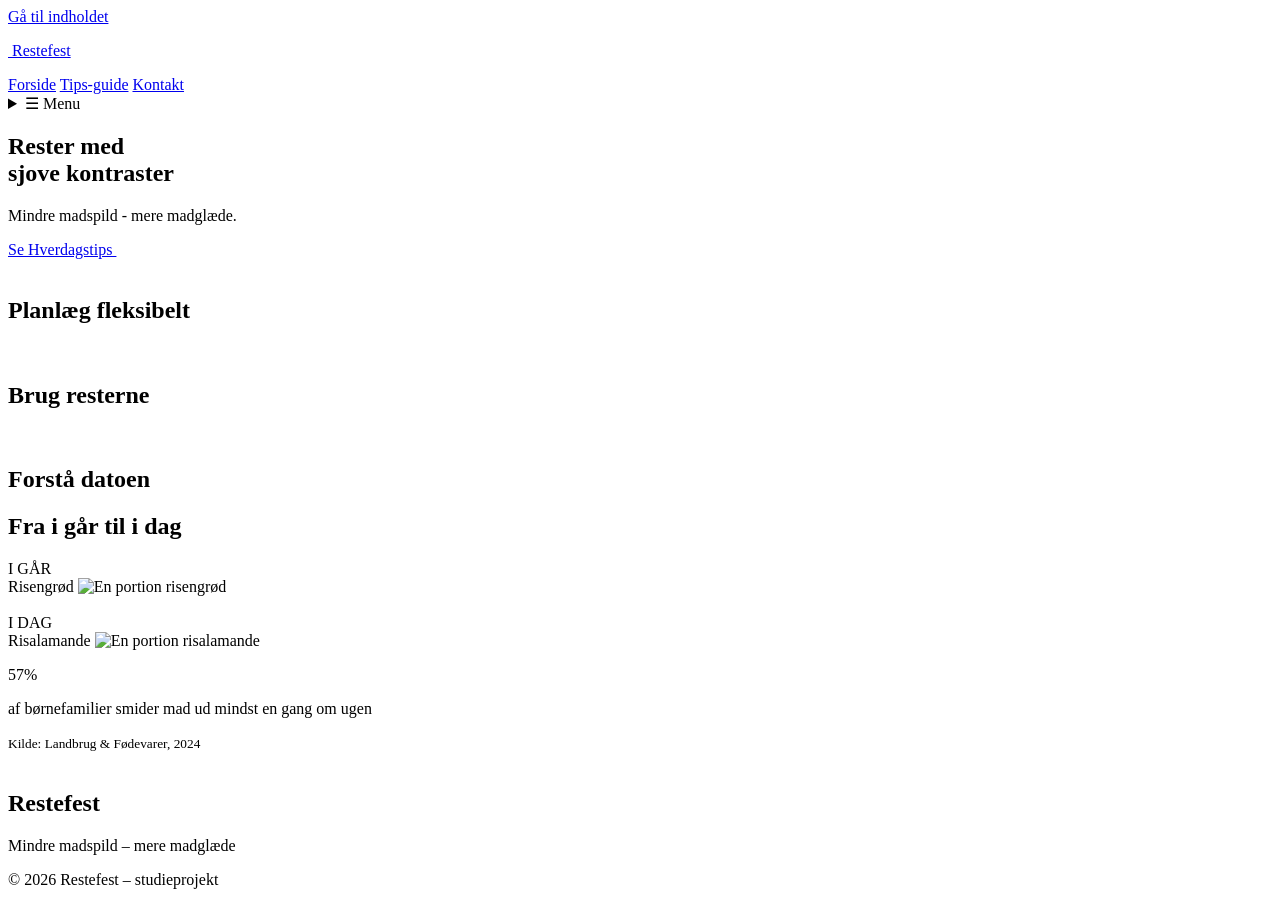
==== index.html @ 740f83a0 "Add files via upload" ====
<!DOCTYPE html>
<html lang="da">

<head>
    <meta charset="UTF-8">
    <meta name="viewport" content="width=device-width, initial-scale=1.0">
    <title>Forside | Restefest</title>

    <link rel="preconnest" href="https://fonts.googleapis.com">
    <link rel="preconnect" href="https://fonts.gstatic.com">
    <link rel="stylesheet"
        href="https://fonts.googleapis.com/css2?family=DM+Sans:wght@400;500;700&family=Nunito:wght@400;700;800&display=swap"
        rel="stylesheet">

    <link rel="stylesheet" href="css/forside.css">


</head>

<body>
    <a href="#hovedindhold" class="skip-link">Gå til indholdet</a>
    <header>
        <p class="logo">
            <a href="index.html">
                <img src="images/logo.png" alt="">
                Restefest
            </a>
        </p>
        <nav>
            <a href="index.html" class="aktiv" aria-current="page">Forside</a>
            <a href="tips.html">Tips-guide</a>
            <a href="kontakt.html">Kontakt</a>
        </nav>
        <details class="mobilmenu">
            <summary>
                <span class="menuikon" aria-hidden="true">☰</span>
                Menu
            </summary>
            <div class="mobilmenu-links">
                <a href="index.html" aria-current="page">Forside</a>
                <a href="tips.html">Tips-guide</a>
                <a href="kontakt.html">Kontakt</a>
            </div>
        </details>
    </header>

    <main id="hovedindhold" class="forside-main">
        <div class="hero">
            <section class="section1">
                <h1 class="forsideoverskrift">
                    Rester med<br>
                    <span class="highlight">sjove kontraster</span>
                </h1>
                <p class="forsidetekst">Mindre madspild - mere madglæde.</p>
                <a class="hero_button" href="tips.html">
                    Se Hverdagstips
                    <img src="images/akar-icons_arrow-right.svg" alt="" aria-hidden="true">
                </a>
            </section>
        </div>


        <section class="hverdagstips">
            <div class="tips-container">

                <div class="tip planlaeg">
                    <img src="images/planlaeg.svg.svg" alt="">
                    <h2>Planlæg fleksibelt</h2>
                </div>

                <div class="tip rester">
                    <img src="images/rester.svg.svg" alt="">
                    <h2>Brug resterne</h2>
                </div>

                <div class="tip dato">
                    <img src="images/dato.svg.svg" alt="">
                    <h2>Forstå datoen</h2>
                </div>


            </div>
        </section>
        <section class="fra-igaar">
            <h2>Fra i går til i dag</h2>

            <div class="mad-container">
                <div class="mad-kort">
                    <span class="mad-label igaar">I GÅR<br>Risengrød</span>
                    <img src="images/risengroed.png" alt="En portion risengrød">
                </div>

                <div class="mad-pil" aria-hidden="true">
                    <img src="images/pilring.svg" alt="">
                </div>

                <div class="mad-kort">
                    <span class="mad-label idag">I DAG<br>Risalamande</span>
                    <img src="images/risalamande.png" alt="En portion risalamande">
                </div>
            </div>
        </section>

        <div class="statistisk">
            <div class="statistisk-indhold">
                <p class="statistisk-tal">57%</p>
                <div class="statistisk-tekst">
                    <p>af børnefamilier smider mad ud mindst en gang om ugen</p>
                    <small>Kilde: Landbrug & Fødevarer, 2024</small>
                </div>
            </div>
        </div>

    </main>
    <footer>
        <div class="footer-indhold">
            <div class="footer-brand">
                <img src="images/logo.png" alt="">
                <div>
                    <h2>Restefest</h2>
                    <p>Mindre madspild – mere madglæde</p>
                </div>
            </div>
            <p class="copyright">© 2026 Restefest – studieprojekt</p>
        </div>
    </footer>
</body>

</html>
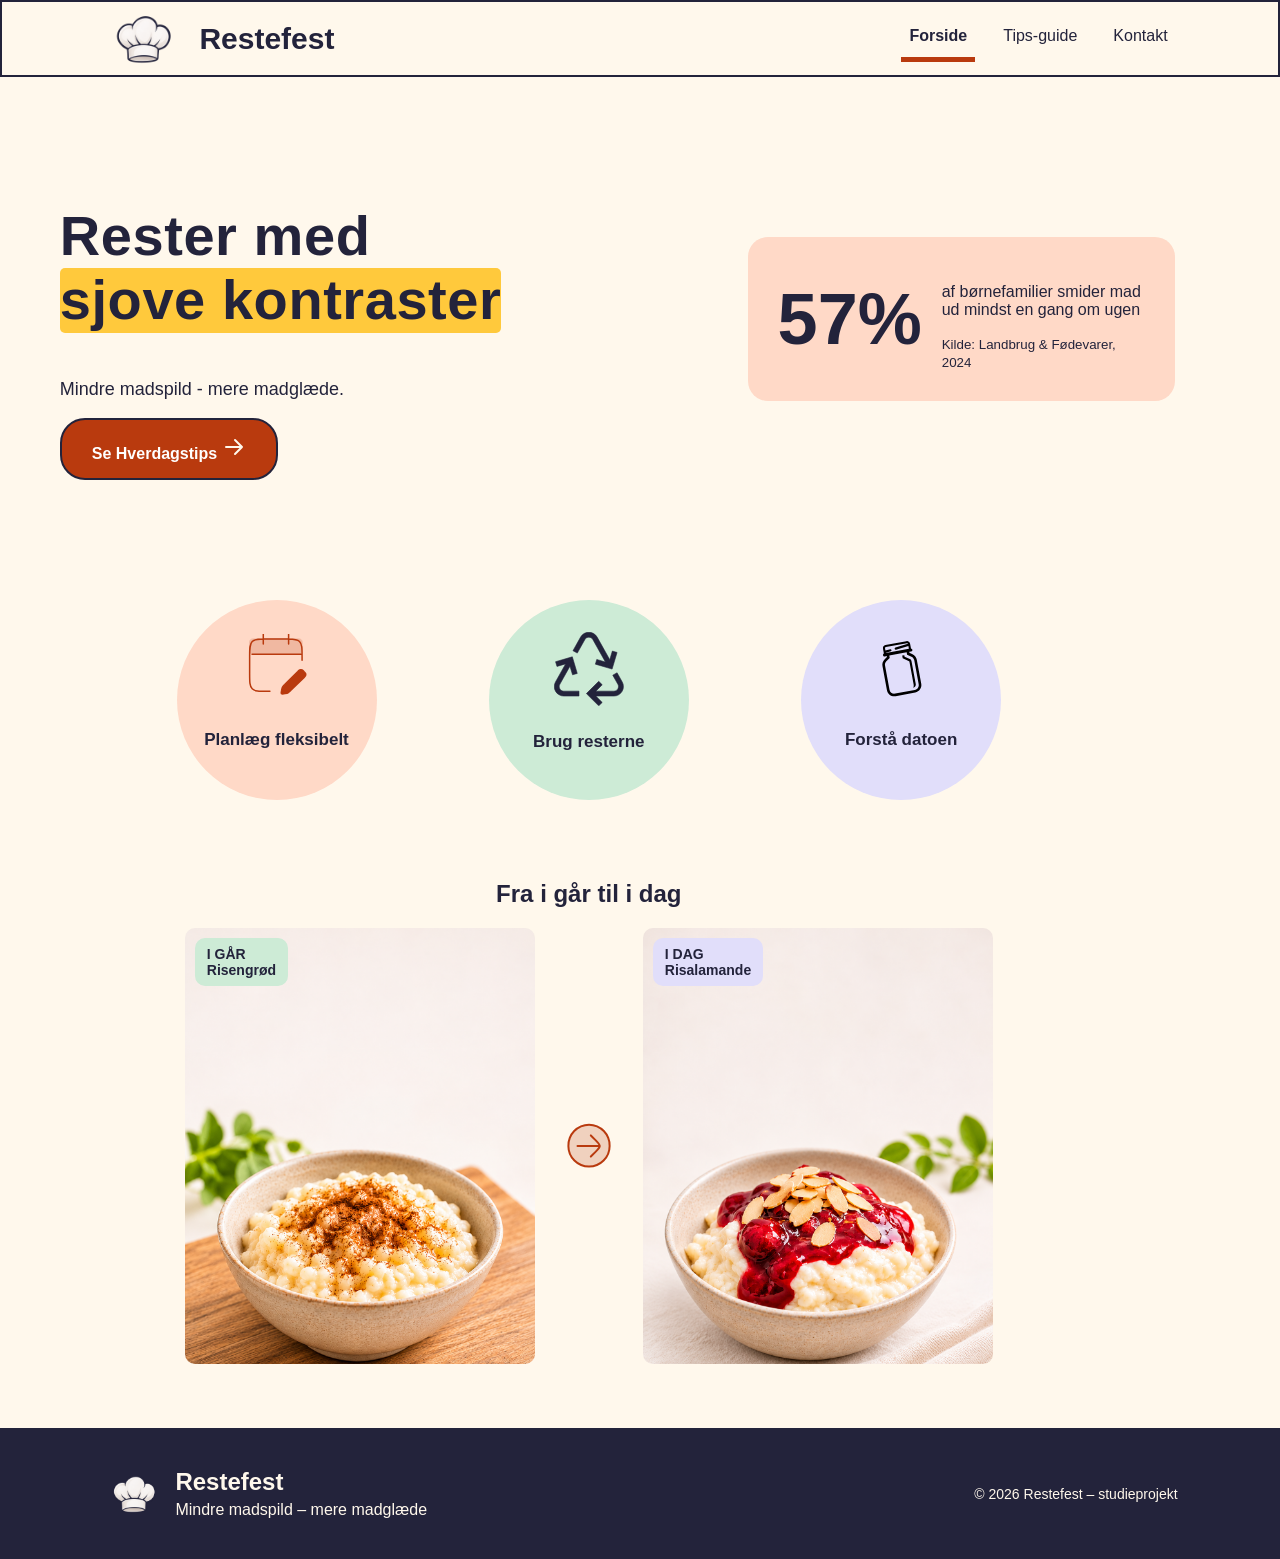
==== commit 07e73659: "Fix HTML formatting and structure" ====
--- a/index.html
+++ b/index.html
@@ -6,7 +6,7 @@
     <meta name="viewport" content="width=device-width, initial-scale=1.0">
     <title>Forside | Restefest</title>
 
-    <link rel="preconnest" href="https://fonts.googleapis.com">
+    <link rel="preconnect" href="https://fonts.googleapis.com">
     <link rel="preconnect" href="https://fonts.gstatic.com">
     <link rel="stylesheet"
         href="https://fonts.googleapis.com/css2?family=DM+Sans:wght@400;500;700&family=Nunito:wght@400;700;800&display=swap"
@@ -126,4 +126,4 @@
     </footer>
 </body>
 
-</html>+</html>
--- a/css/forside.css
+++ b/css/forside.css
@@ -0,0 +1,555 @@
+* {
+    box-sizing: border-box;
+}
+
+body {
+    font-family: 'dm sans', sans-serif;
+    background-color: #FFF8EC;
+    color: #23233B;
+    margin: 0;
+    display: flex;
+    flex-direction: column;
+    min-height: 100vh;
+}
+
+main {
+    flex: 1;
+}
+
+.forside-main {
+    display: grid;
+    grid-template-columns: 1fr 430px;
+    align-content: start;
+    padding-right: 8%;
+}
+
+.forside-main>.hero {
+    grid-column: 1;
+    grid-row: 1;
+}
+
+.forside-main>.statistisk {
+    grid-column: 2;
+    grid-row: 1;
+}
+
+.forside-main>.hverdagstips {
+    grid-column: 1 / -1;
+    grid-row: 2;
+}
+
+.forside-main>.fra-igaar {
+    grid-column: 1 / -1;
+    grid-row: 3;
+}
+
+h1,
+h2,
+h3 {
+    font-family: 'nunito', sans-serif;
+}
+
+
+header {
+    background-color: #FFF8EC;
+    border: 2px solid #23233B;
+    padding: 10px 8%;
+    display: flex;
+    align-items: center;
+    justify-content: space-between;
+}
+
+
+nav {
+    display: flex;
+    justify-content: right;
+    gap: 20px;
+}
+
+nav a {
+    color: #23233B;
+    text-decoration: none;
+    font-size: 16px;
+    padding: 12px 8px;
+}
+
+nav a.aktiv {
+    font-weight: bold;
+    border-bottom: 5px solid #b93a0e;
+}
+
+nav a:hover {
+    color: #b93a0e;
+}
+
+.hero {
+    display: flex;
+    align-content: center;
+    justify-content: space-between;
+    padding: 60px 8%;
+    width: 100%;
+}
+
+.section1 {
+    padding: 20px 0;
+}
+
+.forsideoverskrift {
+    font-size: 56px;
+    font-weight: 800;
+    color: #23233B;
+    line-height: 1.15;
+    letter-spacing: 0.01em;
+}
+
+.highlight {
+    background-color: #FFC93C;
+    border-radius: 5px;
+    display: inline-block;
+}
+
+.forsidetekst {
+    font-size: 18px;
+    color: #23233B;
+}
+
+.hero_button {
+    display: inline-block;
+    background-color: #b93a0e;
+    color: white;
+    text-decoration: none;
+    padding: 15px 30px;
+    border-radius: 25px;
+    font-weight: bold;
+    border: 2px solid #23233B;
+}
+
+.statistisk {
+    background-color: #ffd9c7;
+    border-radius: 20px;
+    padding: 30px;
+    width: 427px;
+    flex-shrink: 0;
+    align-self: center;
+}
+
+.statistisk-indhold {
+    display: flex;
+    align-items: center;
+    gap: 20px;
+}
+
+.statistisk-tal {
+    font-size: 72px;
+    line-height: 80px;
+    font-weight: bold;
+    color: #23233B;
+    margin: 0;
+}
+
+.statistisk-tekst {
+    font-size: 16px;
+    color: #23233B;
+}
+
+.logo {
+    margin: 0;
+}
+
+.logo img {
+    width: 80px;
+    height: auto;
+}
+
+.logo a {
+    color: #23233B;
+    text-decoration: none;
+    font-size: 30px;
+    font-weight: bold;
+    display: flex;
+    align-items: center;
+    gap: 15px;
+}
+
+.tips-container {
+    display: flex;
+    justify-content: space-evenly;
+    gap: 30px;
+}
+
+.tip {
+    width: 200px;
+    height: 200px;
+    border-radius: 50%;
+    background-color: #cdebd6;
+    display: flex;
+    align-items: center;
+    justify-content: center;
+    text-align: center;
+    flex-direction: column;
+    gap: 10px;
+    padding: 15px;
+}
+
+.tip h2 {
+ font-size: 17px;
+line-height: 24px;   
+}
+
+.tip img {
+    width: 70px;
+    height: auto;
+}
+
+.planlaeg {
+    background-color: #FFD9C7;
+}
+
+.rester {
+    background-color: #cdebd6;
+}
+
+.dato {
+    background-color: #e1defa;
+}
+
+.hverdagstips {
+    padding: 40px 8%;
+    display: block;
+    width: 100%;
+}
+
+.fra-igaar {
+    padding: 20px 8% 60px;
+    text-align: center;
+}
+
+.mad-container {
+    display: flex;
+    align-items: center;
+    justify-content: center;
+    gap: 30px;
+}
+
+.mad-kort {
+    width: 350px;
+}
+
+.mad-kort img {
+    width: 100%;
+    height: auto;
+    aspect-ratio: 150 / 187;
+    object-fit: cover;
+    border-radius: 10px;
+}
+
+.mad-pil img {
+    width: 48px;
+    height: auto;
+}
+
+footer {
+    background-color: #23233B;
+    color: #FFF8EC;
+    padding: 40px 8%;
+}
+
+.footer-indhold {
+    display: flex;
+    align-items: center;
+    justify-content: space-between;
+}
+
+.footer-brand {
+    display: flex;
+    align-items: center;
+    gap: 8px;
+}
+
+.footer-brand img {
+    width: 65px;
+    height: auto;
+}
+
+.footer-brand h2 {
+    margin: 0;
+}
+
+.footer-brand p {
+    margin: 5px 0 0;
+}
+
+.copyright {
+    font-size: 14px;
+}
+
+.mobilmenu {
+    display: none;
+}
+
+@media (max-width: 768px) {
+    .hero {
+        display: flex;
+        flex-direction: column;
+        align-items: stretch;
+        padding: 30px 8%;
+    }
+
+    .forside-main {
+        grid-template-columns: 1fr;
+        padding-right: 0%;
+    }
+
+    .forside-main>.hero,
+    .forside-main>.hverdagstips,
+    .forside-main>.fra-igaar,
+    .forside-main>.statistisk {
+        grid-column: 1;
+        grid-row: auto;
+    }
+
+    .forsideoverskrift {
+        font-size: 34px;
+        line-height: 1.2;
+    }
+
+    .tip {
+        width: 96px;
+        height: 96px;
+        padding: 8px;
+        gap: 4px;
+    }
+
+    .tip img {
+        width: 30px;
+    }
+
+    .tip h2 {
+        font-size: 14px;
+        margin: 0;
+    }
+
+    header nav {
+        display: none;
+    }
+
+    .mobilmenu {
+        display: block;
+    }
+
+    .mobilmenu summary {
+        display: flex;
+        align-items: center;
+        gap: 6px;
+        padding: 8px;
+        border: 2px solid #23233B;
+        border-radius: 8px;
+        cursor: pointer;
+        list-style: none;
+        font-size: 16px;
+        min-height: 48px;
+    }
+
+    .mobilmenu summary::-webkit-details-marker {
+        display: none;
+    }
+
+    .mobilmenu summary::marker {
+        content: "";
+    }
+
+    .section1 {
+        padding: 0;
+    }
+
+    .statistisk {
+        margin: 20px 5% 30px;
+        width: 90%;
+    }
+
+    footer {
+        padding: 6px 8%;
+    }
+
+    .footer-indhold {
+        display: flex;
+        flex-direction: column;
+        align-items: flex-start;
+        gap: 0px;
+    }
+
+    .copyright {
+        font-size: 14px;
+    }
+
+    .mobilmenu {
+        position: relative;
+    }
+
+    .mobilmenu-links {
+        position: absolute;
+        top: 100%;
+        right: 0;
+        z-index: 10;
+        min-width: 150px;
+        background-color: #FFF8EC;
+        border: 2px solid #23233B;
+        border-radius: 8px;
+        padding: 12px;
+        display: flex;
+        flex-direction: column;
+        gap: 12px;
+    }
+
+    .mobilmenu:not([open]) .mobilmenu-links {
+        display: none;
+    }
+
+    .mobilmenu-links a {
+        color: #23233B;
+        text-decoration: none;
+    }
+}
+
+.mad-kort {
+    position: relative;
+}
+
+.mad-label {
+    position: absolute;
+    top: 10px;
+    left: 10px;
+    padding: 8px 12px;
+    border-radius: 10px;
+    font-size: 14px;
+    font-weight: 700;
+    text-align: left;
+    color: #23233B;
+}
+
+.igaar {
+    background-color: #CDEBD6;
+}
+
+.idag {
+    background-color: #E1DEFA;
+}
+
+@media (max-width: 430px) {
+
+    .statistisk {
+        width: 90%;
+        min-width: 0;
+    }
+
+    header {
+        padding: 10px 4%;
+        gap: 8px;
+    }
+
+    .logo a {
+        font-size: 18px;
+        gap: 6px;
+    }
+
+    .logo img {
+        width: 35px;
+    }
+
+    .hero_button {
+        display: flex;
+        align-items: center;
+        justify-content: center;
+        width: 100%;
+        box-sizing: border-box;
+        height: 39px;
+        padding: 0 15px;
+        position: relative;
+    }
+
+    .hero_button img {
+        position: absolute;
+        right: 15px;
+        width: 24px;
+        height: 24px;
+    }
+
+    .statistisk-tal {
+        font-size: 48px;
+    }
+
+    .statistisk-tekst {
+        width: 100%;
+        overflow-wrap: anywhere;
+        text-align: center;
+    }
+
+    .tips-container {
+        flex-wrap: wrap;
+        justify-content: center;
+        gap: 15px;
+    }
+
+    .mad-container {
+        flex-wrap: nowrap;
+        gap: 8px;
+    }
+
+    .mad-kort {
+        width: 40%;
+        min-width: 0;
+        max-width: 100%;
+    }
+
+    .mad-pil img {
+        width: 36px;
+    }
+
+    .footer-brand img {
+        width: 31.5px;
+        height: auto;
+    }
+
+    .footer-brand h2 {
+        font-family: "Nunito", sans-serif;
+        font-size: 16px;
+        font-weight: 800;
+        line-height: 18px;
+    }
+
+    .footer-brand p {
+        font-size: 14px;
+        line-height: 20px;
+        margin: 0;
+    }
+}
+
+@media (max-width: 768px) {
+
+    .statistisk .statistisk-indhold {
+        display: flex;
+        flex-direction: row;
+        align-items: center;
+        gap: 10px;
+    }
+}
+
+.skip-link {
+    position: absolute;
+    top: -100px;
+    left: 10px;
+    background-color: #FFF8EC;
+    color: #23233B;
+    padding: 12px;
+    z-index: 100;
+}
+
+.skip-link:focus {
+    top: 10px;
+}
+
+a:focus-visible,
+summary:focus-visible {
+    outline: 3px solid #23233B;
+    outline-offset: 3px;
+}
